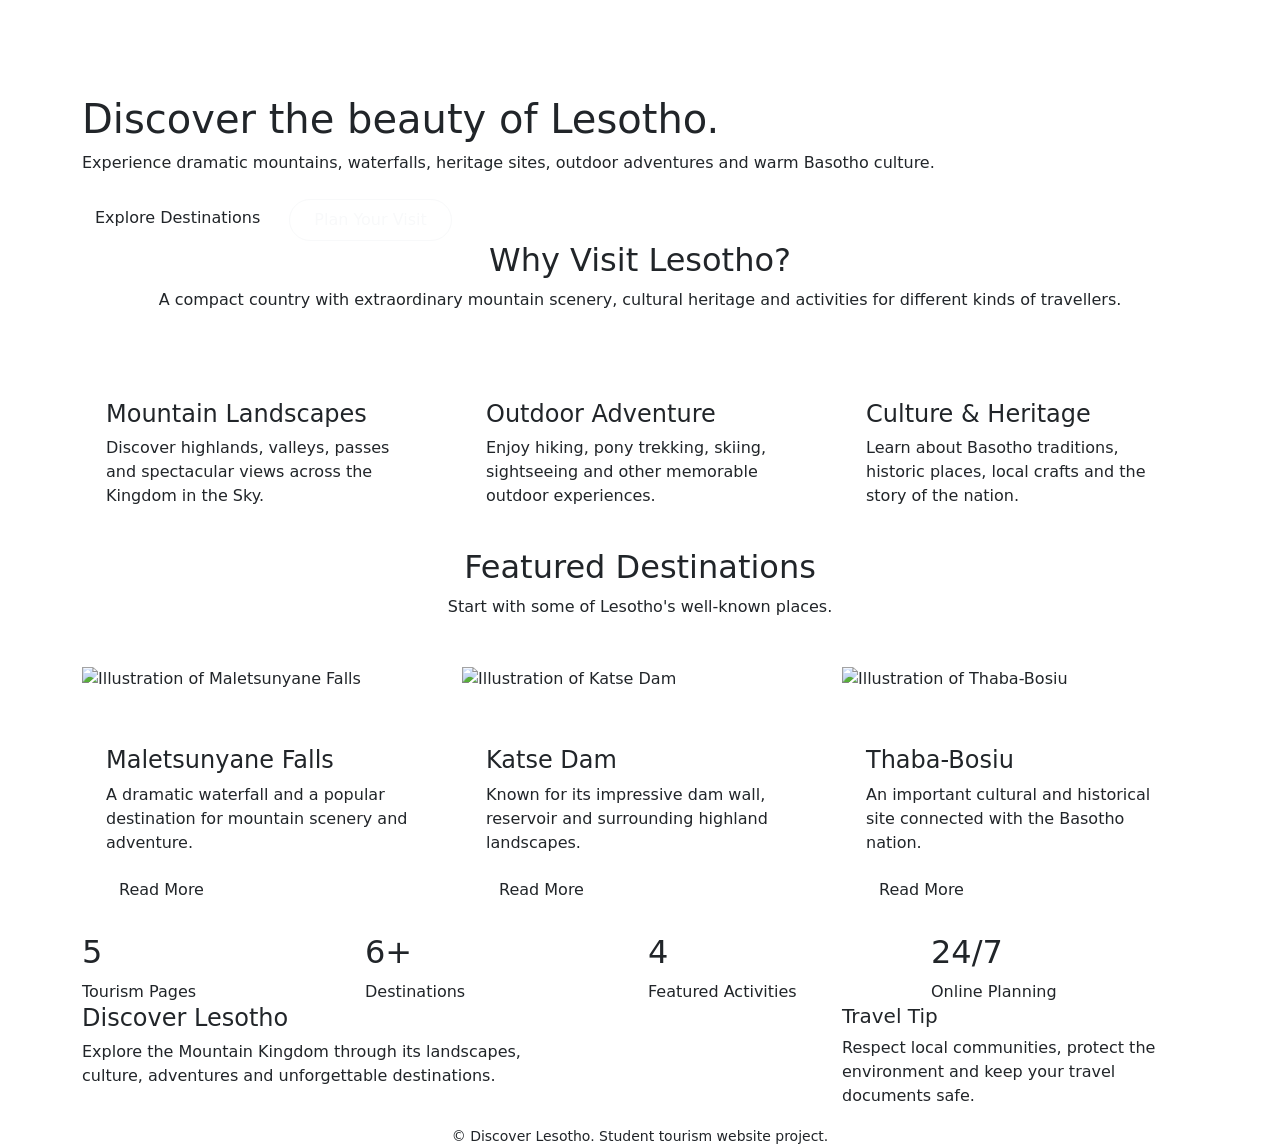
==== index.html @ 11ed98c9 "Add files via upload" ====
<!DOCTYPE html>
<html lang="en">
<head>
  <meta charset="UTF-8">
  <meta name="viewport" content="width=device-width, initial-scale=1.0">
  <meta name="description" content="Discover Lesotho tourism destinations, activities, accommodation and travel information.">
  <title>Home | Discover Lesotho</title>
  <link href="https://cdn.jsdelivr.net/npm/bootstrap@5.3.3/dist/css/bootstrap.min.css" rel="stylesheet">
  <link rel="stylesheet" href="css/style.css">
</head>
<body>
<header>
<nav class="navbar navbar-expand-lg navbar-dark sticky-top">
  <div class="container">
    <a class="navbar-brand" href="./index.html">Discover <span>Lesotho</span></a>
    <button class="navbar-toggler" type="button" data-bs-toggle="collapse" data-bs-target="#mainNav" aria-label="Toggle navigation">
      <span class="navbar-toggler-icon"></span>
    </button>
    <div class="collapse navbar-collapse" id="mainNav">
      <ul class="navbar-nav align-items-lg-center">
        <li class="nav-item"><a class="nav-link active" aria-current="page" href="./index.html">Home</a></li>
        <li class="nav-item"><a class="nav-link" href="./about.html">About</a></li>
        <li class="nav-item"><a class="nav-link" href="./destinations.html">Destinations</a></li>
        <li class="nav-item"><a class="nav-link" href="./gallery.html">Gallery</a></li>
        <li class="nav-item"><a class="nav-link" href="./contact.html">Contact & Booking</a></li>
      </ul>
    </div>
  </div>
</nav>
</header>
<main>

<section class="hero">
  <div class="container hero-content">
    <span class="badge badge-tourism mb-3">The Mountain Kingdom</span>
    <h1>Discover the beauty of Lesotho.</h1>
    <p>Experience dramatic mountains, waterfalls, heritage sites, outdoor adventures and warm Basotho culture.</p>
    <div class="d-flex flex-wrap gap-3 mt-4">
      <a class="btn btn-tourism" href="destinations.html">Explore Destinations</a>
      <a class="btn btn-outline-light rounded-pill px-4 py-2" href="contact.html">Plan Your Visit</a>
    </div>
  </div>
</section>

<section class="section-padding">
  <div class="container">
    <div class="text-center mb-5">
      <h2 class="section-title">Why Visit Lesotho?</h2>
      <p class="section-subtitle">A compact country with extraordinary mountain scenery, cultural heritage and activities for different kinds of travellers.</p>
    </div>
    <div class="row g-4">
      <article class="col-md-4">
        <div class="feature-card p-4">
          <div class="fs-1 mb-3"></div>
          <h3 class="h4">Mountain Landscapes</h3>
          <p>Discover highlands, valleys, passes and spectacular views across the Kingdom in the Sky.</p>
        </div>
      </article>
      <article class="col-md-4">
        <div class="feature-card p-4">
          <div class="fs-1 mb-3"> </div>
          <h3 class="h4">Outdoor Adventure</h3>
          <p>Enjoy hiking, pony trekking, skiing, sightseeing and other memorable outdoor experiences.</p>
        </div>
      </article>
      <article class="col-md-4">
        <div class="feature-card p-4">
          <div class="fs-1 mb-3"></div>
          <h3 class="h4">Culture & Heritage</h3>
          <p>Learn about Basotho traditions, historic places, local crafts and the story of the nation.</p>
        </div>
      </article>
    </div>
  </div>
</section>

<section class="section-padding bg-white">
  <div class="container">
    <div class="text-center mb-5">
      <h2 class="section-title">Featured Destinations</h2>
      <p class="section-subtitle">Start with some of Lesotho's well-known places.</p>
    </div>
    <div class="row g-4">
      <article class="col-md-4">
        <div class="destination-card">
          <img src="images/maletsunyane.jpg" class="card-image" alt="Illustration of Maletsunyane Falls">
          <div class="p-4"><span class="badge badge-tourism mb-2">Waterfall</span><h3 class="h4">Maletsunyane Falls</h3><p>A dramatic waterfall and a popular destination for mountain scenery and adventure.</p><a href="destinations.html" class="btn btn-tourism">Read More</a></div>
        </div>
      </article>
      <article class="col-md-4">
        <div class="destination-card">
          <img src="images/katse-dam.jpg" class="card-image" alt="Illustration of Katse Dam">
          <div class="p-4"><span class="badge badge-tourism mb-2">Scenery</span><h3 class="h4">Katse Dam</h3><p>Known for its impressive dam wall, reservoir and surrounding highland landscapes.</p><a href="destinations.html" class="btn btn-tourism">Read More</a></div>
        </div>
      </article>
      <article class="col-md-4">
        <div class="destination-card">
          <img src="images/thaba-bosiu.jpg" class="card-image" alt="Illustration of Thaba-Bosiu">
          <div class="p-4"><span class="badge badge-tourism mb-2">Heritage</span><h3 class="h4">Thaba-Bosiu</h3><p>An important cultural and historical site connected with the Basotho nation.</p><a href="destinations.html" class="btn btn-tourism">Read More</a></div>
        </div>
      </article>
    </div>
  </div>
</section>

<section class="section-padding">
  <div class="container">
    <div class="row g-3">
      <div class="col-6 col-lg-3"><div class="stats-box"><h2>5</h2><p class="mb-0">Tourism Pages</p></div></div>
      <div class="col-6 col-lg-3"><div class="stats-box"><h2>6+</h2><p class="mb-0">Destinations</p></div></div>
      <div class="col-6 col-lg-3"><div class="stats-box"><h2>4</h2><p class="mb-0">Featured Activities</p></div></div>
      <div class="col-6 col-lg-3"><div class="stats-box"><h2>24/7</h2><p class="mb-0">Online Planning</p></div></div>
    </div>
  </div>
</section>

</main>
<footer>
  <div class="container">
    <div class="row g-4">
      <div class="col-lg-5">
        <h4>Discover Lesotho</h4>
        <p>Explore the Mountain Kingdom through its landscapes, culture, adventures and unforgettable destinations.</p>
      </div>
      <div class="col-sm-6 col-lg-3">
      </div>
      <div class="col-sm-6 col-lg-4">
        <h5>Travel Tip</h5>
        <p>Respect local communities, protect the environment and keep your travel documents safe.</p>
      </div>
    </div>
    <div class="footer-bottom text-center">
      <small>&copy; <span class="current-year"></span> Discover Lesotho. Student tourism website project.</small>
    </div>
  </div>
</footer>
<script src="https://cdn.jsdelivr.net/npm/bootstrap@5.3.3/dist/js/bootstrap.bundle.min.js"></script>
<script src="js/script.js"></script>
</body>
</html>
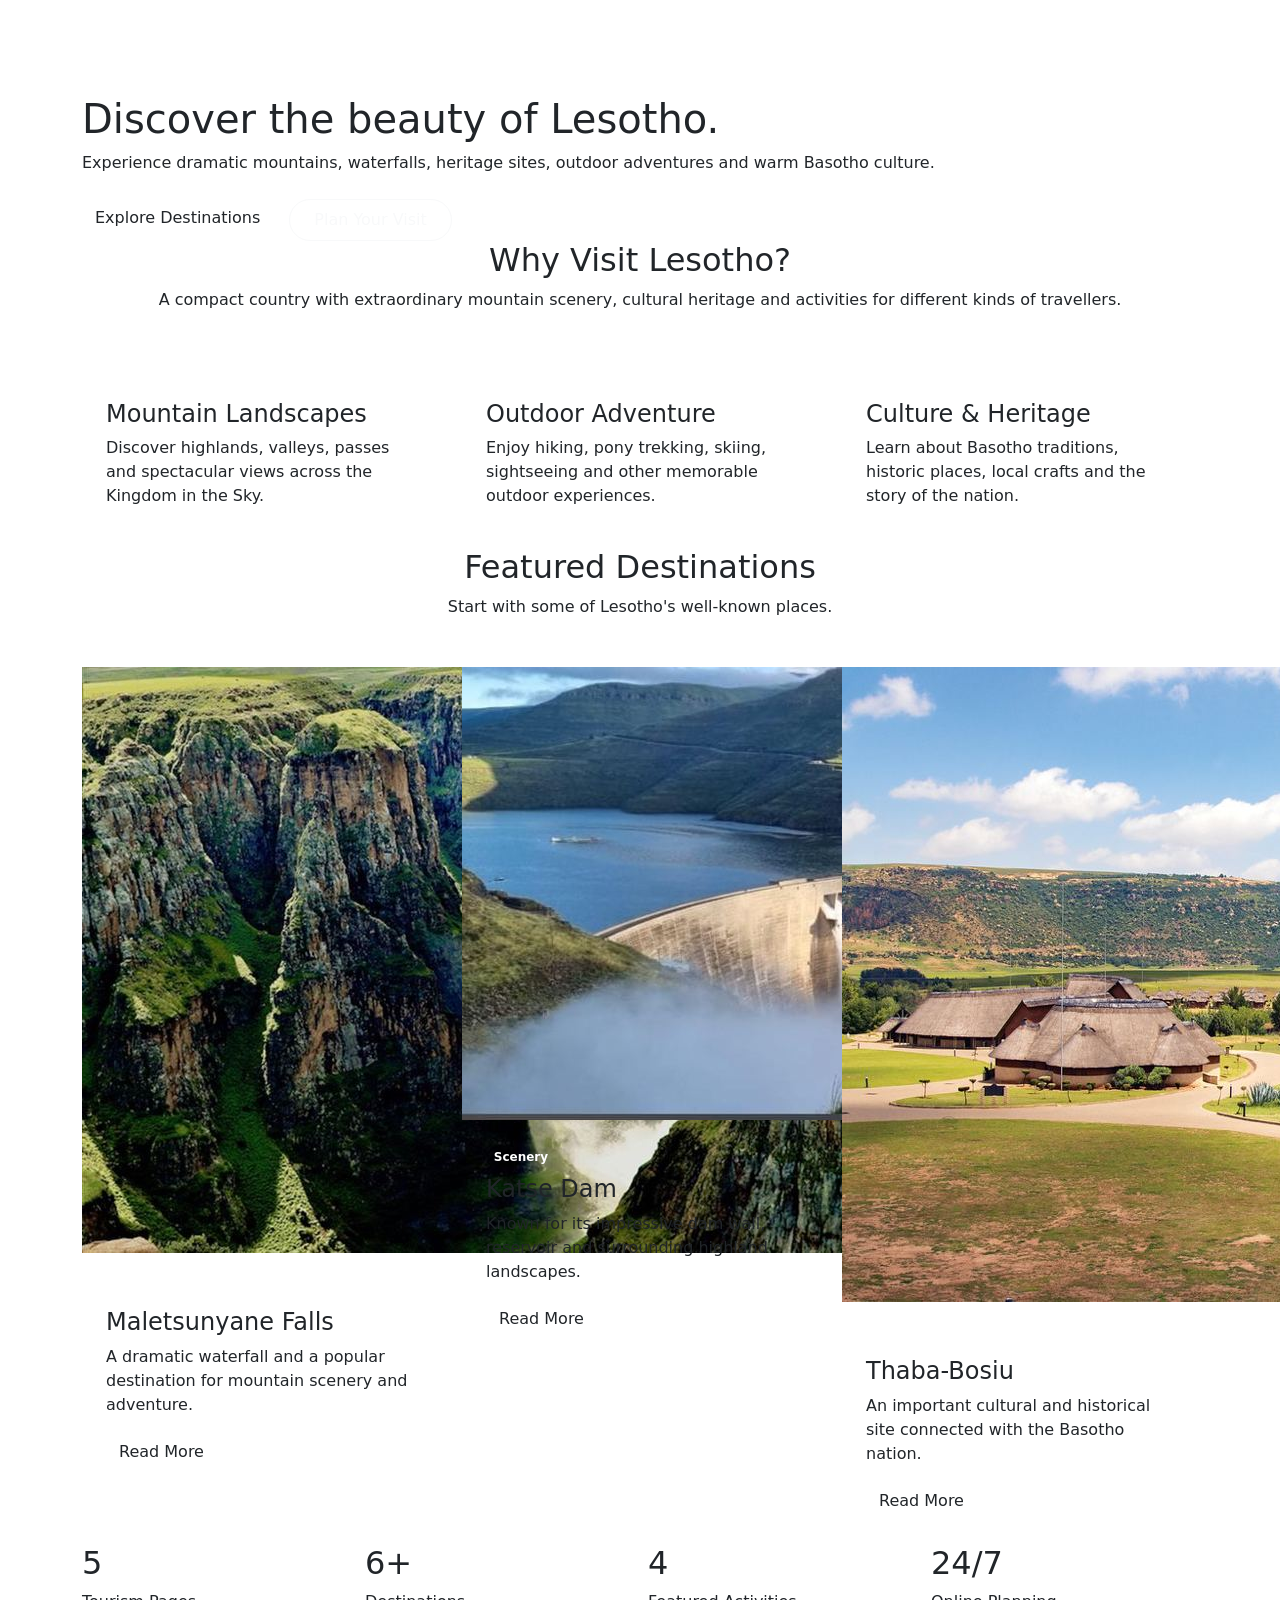
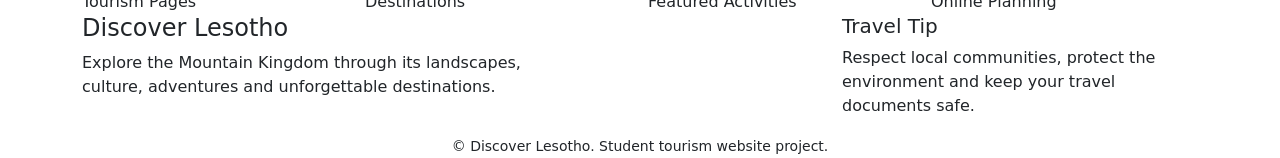
==== commit e86e1786: "Add files via upload" ====
--- a/index.html
+++ b/index.html
@@ -83,19 +83,19 @@
     <div class="row g-4">
       <article class="col-md-4">
         <div class="destination-card">
-          <img src="images/maletsunyane.jpg" class="card-image" alt="Illustration of Maletsunyane Falls">
+          <img src="[data-uri]" class="card-image" alt="Illustration of Maletsunyane Falls">
           <div class="p-4"><span class="badge badge-tourism mb-2">Waterfall</span><h3 class="h4">Maletsunyane Falls</h3><p>A dramatic waterfall and a popular destination for mountain scenery and adventure.</p><a href="destinations.html" class="btn btn-tourism">Read More</a></div>
         </div>
       </article>
       <article class="col-md-4">
         <div class="destination-card">
-          <img src="images/katse-dam.jpg" class="card-image" alt="Illustration of Katse Dam">
+          <img src="[data-uri]" class="card-image" alt="Illustration of Katse Dam">
           <div class="p-4"><span class="badge badge-tourism mb-2">Scenery</span><h3 class="h4">Katse Dam</h3><p>Known for its impressive dam wall, reservoir and surrounding highland landscapes.</p><a href="destinations.html" class="btn btn-tourism">Read More</a></div>
         </div>
       </article>
       <article class="col-md-4">
         <div class="destination-card">
-          <img src="images/thaba-bosiu.jpg" class="card-image" alt="Illustration of Thaba-Bosiu">
+          <img src="[data-uri]